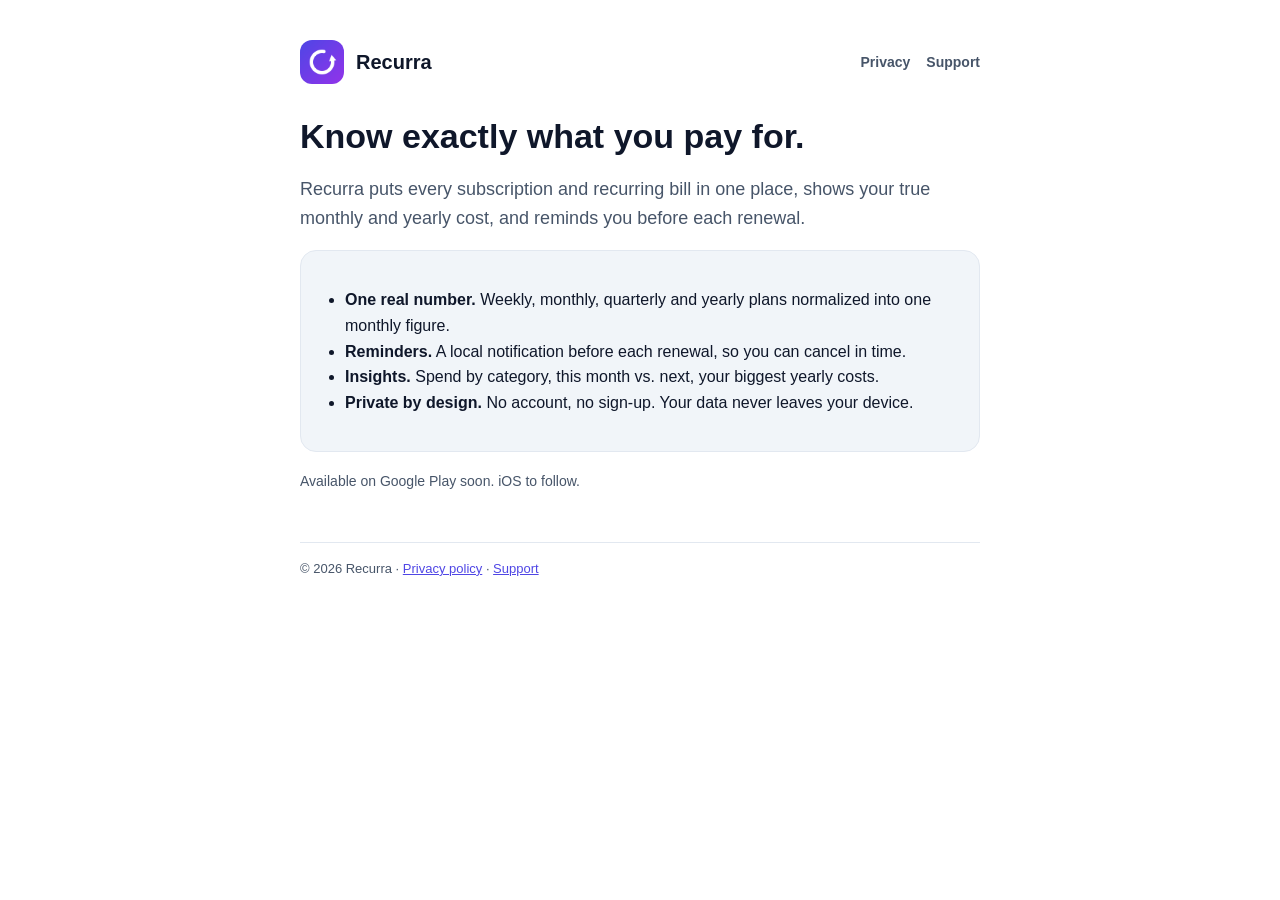
==== index.html @ 80aefc36 "Recurra website: landing, privacy policy and support pages Static site served by GitHub Pages. The p" ====
<!doctype html>
<html lang="en">
<head>
<meta charset="utf-8">
<meta name="viewport" content="width=device-width, initial-scale=1">
<title>Recurra – Subscription Tracker</title>
<meta name="description" content="Track subscriptions and recurring bills. See your true monthly cost and get reminded before every renewal.">
<link rel="icon" href="icon.png">
<link rel="stylesheet" href="style.css">
</head>
<body>
<main>
<header><img src="icon.png" alt=""><a href="./">Recurra</a><nav style="margin-left:auto"><a href="privacy.html">Privacy</a><a href="support.html">Support</a></nav></header>
<h1>Know exactly what you pay for.</h1>
<p class="lead">Recurra puts every subscription and recurring bill in one place, shows your true monthly and yearly cost, and reminds you before each renewal.</p>
<div class="card">
<ul>
<li><strong>One real number.</strong> Weekly, monthly, quarterly and yearly plans normalized into one monthly figure.</li>
<li><strong>Reminders.</strong> A local notification before each renewal, so you can cancel in time.</li>
<li><strong>Insights.</strong> Spend by category, this month vs. next, your biggest yearly costs.</li>
<li><strong>Private by design.</strong> No account, no sign-up. Your data never leaves your device.</li>
</ul>
</div>
<p><span class="muted">Available on Google Play soon. iOS to follow.</span></p>
<footer>© 2026 Recurra · <a href="privacy.html">Privacy policy</a> · <a href="support.html">Support</a></footer>
</main>
</body>
</html>
---- style.css ----
:root { --bg:#ffffff; --fg:#0f172a; --muted:#475569; --accent:#4F46E5; --card:#f1f5f9; --border:#e2e8f0; }
@media (prefers-color-scheme: dark) { :root { --bg:#0B0F1A; --fg:#e5e7eb; --muted:#9ca3af; --accent:#818cf8; --card:#151b2b; --border:#1f2937; } }
* { box-sizing: border-box; }
body { margin:0; background:var(--bg); color:var(--fg); font:16px/1.6 -apple-system,BlinkMacSystemFont,"Segoe UI",Roboto,Helvetica,Arial,sans-serif; }
main { max-width:720px; margin:0 auto; padding:40px 20px 64px; }
header { display:flex; align-items:center; gap:12px; margin-bottom:32px; }
header img { width:44px; height:44px; border-radius:12px; }
header a { color:inherit; text-decoration:none; font-weight:700; font-size:20px; }
nav a { color:var(--muted); text-decoration:none; margin-left:16px; font-size:14px; }
nav a:hover, a:hover { color:var(--accent); }
h1 { font-size:34px; line-height:1.2; margin:0 0 8px; }
h2 { font-size:20px; margin:32px 0 8px; }
p, li { color:var(--fg); }
.lead { font-size:18px; color:var(--muted); }
.card { background:var(--card); border:1px solid var(--border); border-radius:16px; padding:20px 24px; margin:16px 0; }
.muted { color:var(--muted); font-size:14px; }
a { color:var(--accent); }
ul { padding-left:20px; }
footer { margin-top:48px; color:var(--muted); font-size:13px; border-top:1px solid var(--border); padding-top:16px; }
.btn { display:inline-block; background:var(--accent); color:#fff !important; padding:12px 20px; border-radius:12px; text-decoration:none; font-weight:600; }
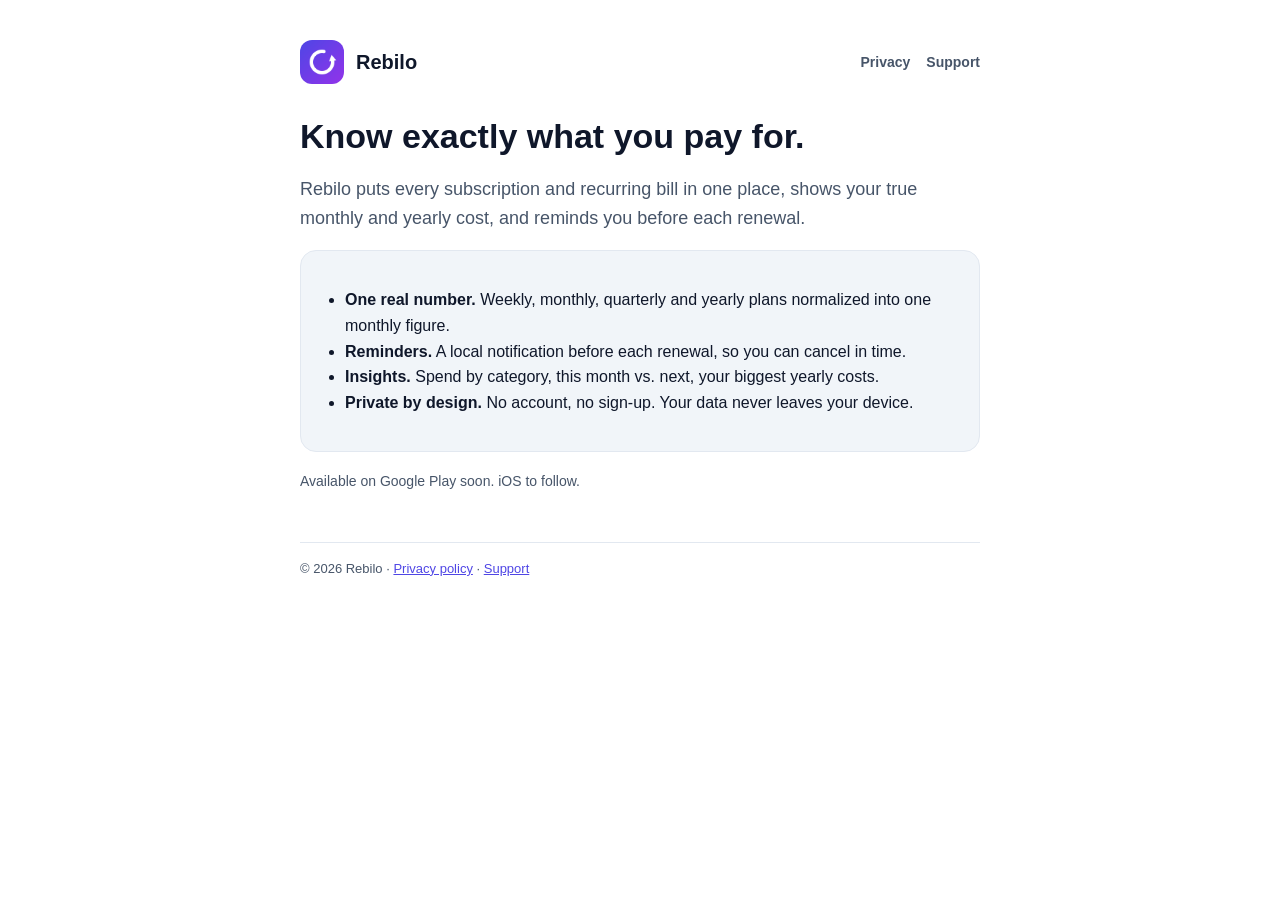
==== commit 14fa2a35: "Rename app to Rebilo in site text Co-Authored-By: Claude Sonnet 5.5 <noreply@anthropic.com>" ====
--- a/index.html
+++ b/index.html
@@ -3,16 +3,16 @@
 <head>
 <meta charset="utf-8">
 <meta name="viewport" content="width=device-width, initial-scale=1">
-<title>Recurra – Subscription Tracker</title>
+<title>Rebilo – Subscription Tracker</title>
 <meta name="description" content="Track subscriptions and recurring bills. See your true monthly cost and get reminded before every renewal.">
 <link rel="icon" href="icon.png">
 <link rel="stylesheet" href="style.css">
 </head>
 <body>
 <main>
-<header><img src="icon.png" alt=""><a href="./">Recurra</a><nav style="margin-left:auto"><a href="privacy.html">Privacy</a><a href="support.html">Support</a></nav></header>
+<header><img src="icon.png" alt=""><a href="./">Rebilo</a><nav style="margin-left:auto"><a href="privacy.html">Privacy</a><a href="support.html">Support</a></nav></header>
 <h1>Know exactly what you pay for.</h1>
-<p class="lead">Recurra puts every subscription and recurring bill in one place, shows your true monthly and yearly cost, and reminds you before each renewal.</p>
+<p class="lead">Rebilo puts every subscription and recurring bill in one place, shows your true monthly and yearly cost, and reminds you before each renewal.</p>
 <div class="card">
 <ul>
 <li><strong>One real number.</strong> Weekly, monthly, quarterly and yearly plans normalized into one monthly figure.</li>
@@ -22,7 +22,7 @@
 </ul>
 </div>
 <p><span class="muted">Available on Google Play soon. iOS to follow.</span></p>
-<footer>© 2026 Recurra · <a href="privacy.html">Privacy policy</a> · <a href="support.html">Support</a></footer>
+<footer>© 2026 Rebilo · <a href="privacy.html">Privacy policy</a> · <a href="support.html">Support</a></footer>
 </main>
 </body>
 </html>
